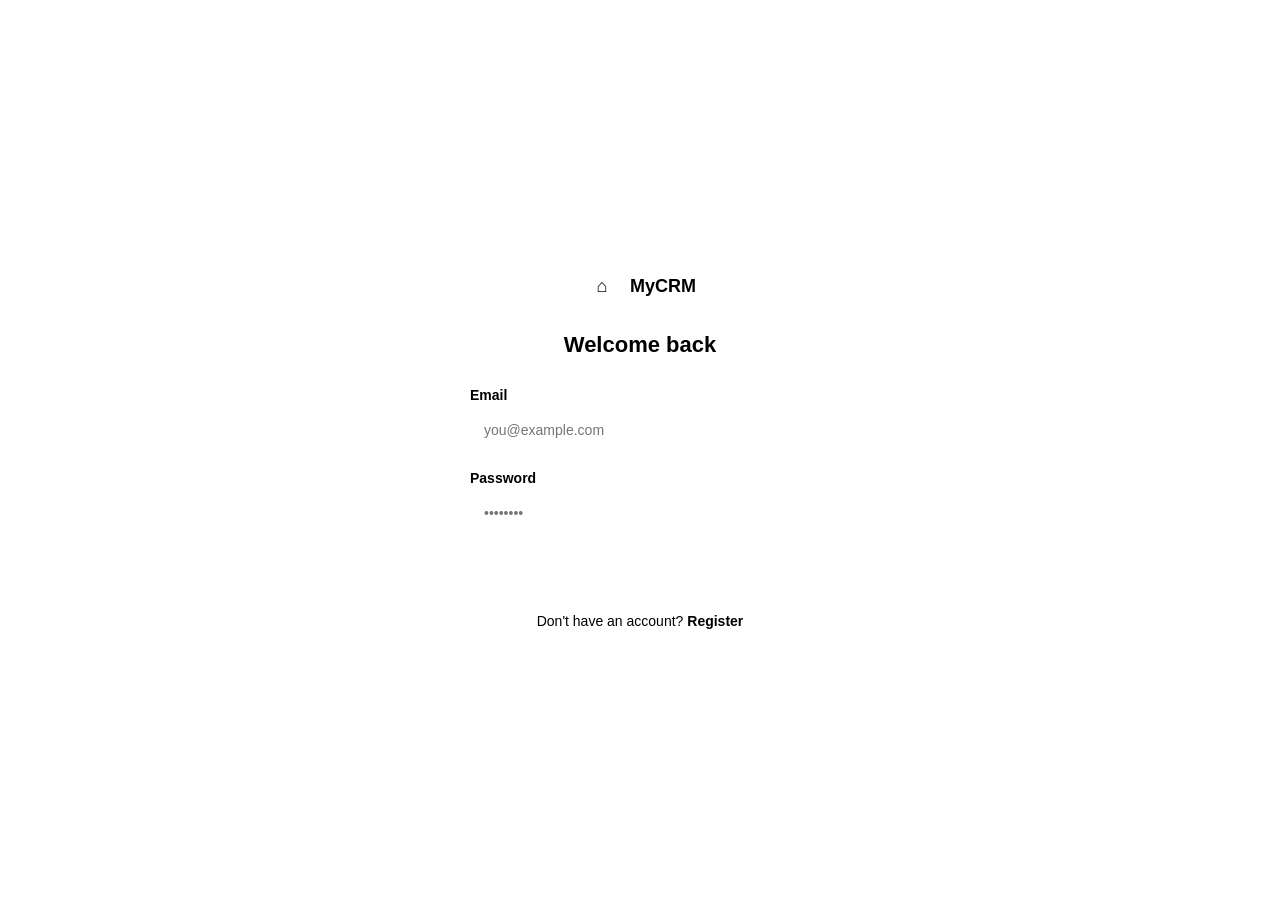
==== app/static/login.html @ 489376bd "files added" ====
<!DOCTYPE html>
<html lang="en">
<head>
    <meta charset="UTF-8">
    <meta name="viewport" content="width=device-width, initial-scale=1.0">
    <title>Login - MyCRM</title>
    <link rel="stylesheet" href="css/style.css">
</head>
<body>
    <div class="auth-page">
        <div class="auth-card">
            <a href="#" class="brand" style="margin-bottom:24px">
                <div class="brand-icon">&#8962;</div>
                <div>MyCRM</div>
            </a>
            <h2>Welcome back</h2>
            <form id="loginForm">
                <div class="form-group">
                    <label>Email</label>
                    <input type="email" id="email" required placeholder="you@example.com">
                </div>
                <div class="form-group">
                    <label>Password</label>
                    <input type="password" id="password" required placeholder="••••••••">
                </div>
                <div class="form-actions">
                    <button type="submit" class="btn-primary">Sign In</button>
                </div>
            </form>
            <div class="auth-footer">
                Don't have an account? <a href="register.html">Register</a>
            </div>
        </div>
    </div>
    <script src="js/app.js"></script>
    <script>
        if (Auth.isLoggedIn()) window.location.href = 'index.html';
        document.getElementById('loginForm').addEventListener('submit', async (e) => {
            e.preventDefault();
            showLoading(true);
            try {
                const data = await api('/api/auth/login', {
                    method: 'POST',
                    body: {
                        email: document.getElementById('email').value,
                        password: document.getElementById('password').value
                    }
                });
                Auth.setSession(data.access_token, data.user);
                showToast('Welcome back!', 'success');
                window.location.href = 'index.html';
            } catch (err) {
                showLoading(false);
            }
        });
    </script>
</body>
</html>
---- app/static/css/style.css ----
css = '''/* ============================================
   MyCRM Frontend Styles
   ============================================ */

:root {
    --primary: #8B7AE6;
    --primary-dark: #7A6AD4;
    --primary-light: #F3F1FD;
    --bg: #F0F2F5;
    --card-bg: #FFFFFF;
    --text: #1F2937;
    --text-muted: #6B7280;
    --border: #E5E7EB;
    --success: #10B981;
    --warning: #F59E0B;
    --danger: #EF4444;
    --info: #3B82F6;
    --radius: 12px;
    --shadow: 0 1px 3px rgba(0,0,0,0.08), 0 1px 2px rgba(0,0,0,0.04);
    --shadow-lg: 0 10px 25px -5px rgba(0,0,0,0.1), 0 8px 10px -6px rgba(0,0,0,0.04);
}

* { margin: 0; padding: 0; box-sizing: border-box; }

body {
    font-family: -apple-system, BlinkMacSystemFont, 'Segoe UI', Roboto, Oxygen, Ubuntu, sans-serif;
    background: var(--bg);
    color: var(--text);
    line-height: 1.5;
    min-height: 100vh;
}

/* Top Bar */
.top-bar {
    background: linear-gradient(90deg, #9B8AF7 0%, #8B7AE6 100%);
    padding: 6px 24px;
    display: flex;
    justify-content: flex-end;
    gap: 16px;
    font-size: 13px;
}
.top-bar a { color: rgba(255,255,255,0.9); text-decoration: none; transition: color 0.2s; }
.top-bar a:hover { color: #fff; text-decoration: underline; }

/* Navbar */
.navbar {
    background: #fff;
    border-bottom: 1px solid var(--border);
    padding: 0 24px;
    display: flex;
    align-items: center;
    gap: 32px;
    height: 64px;
    position: sticky;
    top: 0;
    z-index: 100;
    box-shadow: var(--shadow);
}
.brand {
    display: flex;
    align-items: center;
    gap: 10px;
    text-decoration: none;
    color: var(--text);
    font-weight: 700;
    font-size: 18px;
}
.brand-icon {
    width: 36px; height: 36px;
    background: var(--primary-light);
    border: 2px solid var(--primary);
    border-radius: 8px;
    display: flex; align-items: center; justify-content: center;
    color: var(--primary);
}
.brand small { font-weight: 400; color: var(--text-muted); font-size: 13px; margin-left: 4px; }

.nav-links {
    display: flex;
    gap: 4px;
    list-style: none;
    flex: 1;
}
.nav-links a {
    display: block;
    padding: 8px 14px;
    border-radius: 6px;
    text-decoration: none;
    color: var(--text-muted);
    font-weight: 500;
    font-size: 15px;
    transition: all 0.2s;
}
.nav-links a:hover, .nav-links a.active { color: var(--primary); background: var(--primary-light); }

.search-box { position: relative; }
.search-box input {
    width: 220px;
    padding: 8px 36px 8px 14px;
    border: 2px solid var(--primary);
    border-radius: 8px;
    font-size: 14px;
    outline: none;
    transition: width 0.3s;
}
.search-box input:focus { width: 280px; }
.search-box button {
    position: absolute;
    right: 8px; top: 50%;
    transform: translateY(-50%);
    background: none; border: none;
    color: var(--primary);
    cursor: pointer; padding: 4px;
}

.btn-primary {
    background: var(--primary);
    color: #fff;
    border: none;
    padding: 10px 20px;
    border-radius: 8px;
    font-size: 14px;
    font-weight: 600;
    cursor: pointer;
    display: inline-flex;
    align-items: center;
    gap: 6px;
    transition: background 0.2s, transform 0.1s;
    text-decoration: none;
}
.btn-primary:hover { background: var(--primary-dark); }
.btn-primary:active { transform: scale(0.98); }

.btn-secondary {
    background: #fff;
    color: var(--text);
    border: 1px solid var(--border);
    padding: 10px 20px;
    border-radius: 8px;
    font-size: 14px;
    font-weight: 600;
    cursor: pointer;
    transition: all 0.2s;
    text-decoration: none;
    display: inline-flex;
    align-items: center;
    gap: 6px;
}
.btn-secondary:hover { background: var(--bg); }

.btn-danger {
    background: var(--danger); color: #fff; border: none;
    padding: 10px 20px; border-radius: 8px;
    font-size: 14px; font-weight: 600;
    cursor: pointer; transition: opacity 0.2s;
}
.btn-danger:hover { opacity: 0.9; }
.btn-sm { padding: 6px 12px; font-size: 13px; }

/* Layout */
.container { max-width: 1400px; margin: 0 auto; padding: 24px; }
.page-header { display: flex; justify-content: space-between; align-items: center; margin-bottom: 24px; }
.page-header h1 { font-size: 24px; font-weight: 700; }

/* Stats Cards */
.stats-grid {
    display: grid;
    grid-template-columns: repeat(auto-fit, minmax(240px, 1fr));
    gap: 20px;
    margin-bottom: 24px;
}
.stat-card {
    background: var(--card-bg);
    border-radius: var(--radius);
    padding: 20px;
    display: flex;
    align-items: center;
    gap: 16px;
    box-shadow: var(--shadow);
    transition: transform 0.2s, box-shadow 0.2s;
}
.stat-card:hover { transform: translateY(-2px); box-shadow: var(--shadow-lg); }
.stat-icon {
    width: 48px; height: 48px;
    border-radius: 12px;
    display: flex; align-items: center; justify-content: center;
    font-size: 22px; flex-shrink: 0;
}
.stat-icon.blue { background: #EFF6FF; color: #3B82F6; }
.stat-icon.cyan { background: #ECFEFF; color: #06B6D4; }
.stat-icon.yellow { background: #FFFBEB; color: #F59E0B; }
.stat-icon.green { background: #ECFDF5; color: #10B981; }
.stat-icon.purple { background: var(--primary-light); color: var(--primary); }
.stat-icon.red { background: #FEF2F2; color: #EF4444; }
.stat-info h3 { font-size: 24px; font-weight: 700; line-height: 1; margin-bottom: 4px; }
.stat-info p { color: var(--text-muted); font-size: 14px; }

/* Cards */
.card {
    background: var(--card-bg);
    border-radius: var(--radius);
    box-shadow: var(--shadow);
    overflow: hidden;
}
.card-header {
    padding: 16px 20px;
    border-bottom: 1px solid var(--border);
    display: flex;
    justify-content: space-between;
    align-items: center;
}
.card-header h2 {
    font-size: 16px;
    font-weight: 700;
    display: flex;
    align-items: center;
    gap: 8px;
}
.card-body { padding: 0; }

/* Tables */
.table {
    width: 100%;
    border-collapse: collapse;
    font-size: 14px;
}
.table th, .table td {
    padding: 14px 20px;
    text-align: left;
    border-bottom: 1px solid var(--border);
}
.table th {
    font-weight: 600; color: var(--text-muted);
    font-size: 12px; text-transform: uppercase;
    letter-spacing: 0.5px; background: #FAFAFA;
}
.table tr:hover { background: #FAFAFA; }
.table tr:last-child td { border-bottom: none; }

/* Lists */
.list-item {
    display: flex;
    align-items: center;
    gap: 14px;
    padding: 14px 20px;
    border-bottom: 1px solid var(--border);
    transition: background 0.15s;
    cursor: pointer;
    text-decoration: none;
    color: inherit;
}
.list-item:hover { background: #FAFAFA; }
.list-item:last-child { border-bottom: none; }

.avatar {
    width: 40px; height: 40px;
    border-radius: 50%;
    display: flex; align-items: center; justify-content: center;
    font-weight: 700; font-size: 14px;
    color: #fff; flex-shrink: 0;
    text-transform: uppercase;
}
.avatar.blue { background: #3B82F6; }
.avatar.purple { background: #8B5CF6; }
.avatar.green { background: #10B981; }
.avatar.orange { background: #F97316; }
.avatar.red { background: #EF4444; }
.avatar.teal { background: #14B8A6; }

.list-content { flex: 1; min-width: 0; }
.list-content h4 {
    font-size: 14px; font-weight: 600;
    margin-bottom: 2px;
    white-space: nowrap; overflow: hidden; text-overflow: ellipsis;
}
.list-content p {
    font-size: 13px; color: var(--text-muted);
    white-space: nowrap; overflow: hidden; text-overflow: ellipsis;
}

.badge {
    display: inline-flex; align-items: center;
    padding: 4px 12px; border-radius: 20px;
    font-size: 12px; font-weight: 600;
    text-transform: capitalize;
}
.badge-success { background: #D1FAE5; color: #065F46; }
.badge-warning { background: #FEF3C7; color: #92400E; }
.badge-danger { background: #FEE2E2; color: #991B1B; }
.badge-info { background: #DBEAFE; color: #1E40AF; }
.badge-neutral { background: #F3F4F6; color: #4B5563; }

/* Dashboard Grid */
.dashboard-grid {
    display: grid;
    grid-template-columns: 1fr 380px;
    gap: 24px;
}
.dashboard-left { display: flex; flex-direction: column; gap: 24px; }
.dashboard-right { display: flex; flex-direction: column; gap: 24px; }

@media (max-width: 1100px) {
    .dashboard-grid { grid-template-columns: 1fr; }
    .dashboard-right { flex-direction: row; flex-wrap: wrap; }
    .dashboard-right > * { flex: 1; min-width: 300px; }
}

/* Charts */
.chart-container { padding: 20px; position: relative; height: 260px; }
.charts-row { display: grid; grid-template-columns: 1fr 1fr; gap: 24px; }
@media (max-width: 768px) { .charts-row { grid-template-columns: 1fr; } }

/* Company Card */
.company-card { padding: 20px; }
.company-card h3 {
    font-size: 18px; font-weight: 700;
    margin-bottom: 4px;
    display: flex; align-items: center; justify-content: space-between;
}
.company-card .company-url {
    color: var(--primary); font-size: 13px;
    text-decoration: none; margin-bottom: 16px; display: inline-block;
}
.company-card .company-url:hover { text-decoration: underline; }
.company-meta { display: flex; flex-direction: column; gap: 10px; }
.company-meta-item {
    display: flex; align-items: center; gap: 10px;
    font-size: 14px; color: var(--text);
}
.company-meta-item i { color: var(--text-muted); width: 18px; text-align: center; }

/* Forms */
.form-page { max-width: 600px; margin: 0 auto; }
.form-group { margin-bottom: 20px; }
.form-group label { display: block; font-size: 14px; font-weight: 600; margin-bottom: 6px; color: var(--text); }
.form-group input, .form-group select, .form-group textarea {
    width: 100%; padding: 10px 14px;
    border: 1px solid var(--border); border-radius: 8px;
    font-size: 14px; font-family: inherit;
    transition: border-color 0.2s, box-shadow 0.2s;
    background: #fff;
}
.form-group input:focus, .form-group select:focus, .form-group textarea:focus {
    outline: none; border-color: var(--primary);
    box-shadow: 0 0 0 3px rgba(139, 122, 230, 0.15);
}
.form-group textarea { resize: vertical; min-height: 100px; }
.form-actions { display: flex; gap: 12px; justify-content: flex-end; margin-top: 24px; }

/* Auth Pages */
.auth-page {
    min-height: 100vh;
    display: flex; align-items: center; justify-content: center;
    background: linear-gradient(135deg, var(--primary-light) 0%, #fff 100%);
    padding: 24px;
}
.auth-card {
    background: #fff; border-radius: var(--radius);
    box-shadow: var(--shadow-lg);
    padding: 40px; width: 100%; max-width: 420px;
}
.auth-card .brand { justify-content: center; margin-bottom: 8px; }
.auth-card h2 { text-align: center; margin-bottom: 24px; font-size: 22px; }
.auth-card .form-actions { justify-content: stretch; }
.auth-card .form-actions .btn-primary { width: 100%; justify-content: center; }
.auth-footer { text-align: center; margin-top: 20px; font-size: 14px; color: var(--text-muted); }
.auth-footer a { color: var(--primary); text-decoration: none; font-weight: 600; }

/* Empty State */
.empty-state { text-align: center; padding: 48px 20px; color: var(--text-muted); }
.empty-state i { font-size: 48px; margin-bottom: 16px; opacity: 0.5; }
.empty-state h3 { font-size: 16px; font-weight: 600; color: var(--text); margin-bottom: 8px; }

/* Toast */
.toast-container {
    position: fixed; top: 80px; right: 24px;
    z-index: 1000;
    display: flex; flex-direction: column; gap: 10px;
}
.toast {
    background: #fff;
    border-left: 4px solid var(--primary);
    box-shadow: var(--shadow-lg);
    padding: 14px 20px;
    border-radius: 0 8px 8px 0;
    font-size: 14px; font-weight: 500;
    animation: slideIn 0.3s ease, fadeOut 0.3s ease 3s forwards;
    max-width: 320px;
}
.toast.success { border-left-color: var(--success); }
.toast.error { border-left-color: var(--danger); }
.toast.warning { border-left-color: var(--warning); }
@keyframes slideIn { from { transform: translateX(100%); opacity: 0; } to { transform: translateX(0); opacity: 1; } }
@keyframes fadeOut { to { opacity: 0; transform: translateX(100%); } }

/* Loading */
.loading-overlay {
    position: fixed; inset: 0;
    background: rgba(255,255,255,0.8);
    display: none; align-items: center; justify-content: center;
    z-index: 999;
}
.loading-overlay.active { display: flex; }
.spinner {
    width: 40px; height: 40px;
    border: 3px solid var(--border);
    border-top-color: var(--primary);
    border-radius: 50%;
    animation: spin 0.8s linear infinite;
}
@keyframes spin { to { transform: rotate(360deg); } }

/* Pagination */
.pagination { display: flex; justify-content: center; gap: 6px; padding: 16px; }
.pagination button {
    padding: 6px 12px; border: 1px solid var(--border);
    background: #fff; border-radius: 6px;
    cursor: pointer; font-size: 13px; color: var(--text);
    transition: all 0.2s;
}
.pagination button:hover:not(:disabled) { background: var(--primary-light); border-color: var(--primary); color: var(--primary); }
.pagination button.active { background: var(--primary); color: #fff; border-color: var(--primary); }
.pagination button:disabled { opacity: 0.4; cursor: not-allowed; }

/* Search Dropdown */
.search-dropdown {
    position: absolute; top: 100%; right: 0;
    margin-top: 8px; width: 360px;
    background: #fff; border-radius: var(--radius);
    box-shadow: var(--shadow-lg);
    max-height: 400px; overflow-y: auto;
    display: none; z-index: 200;
}
.search-dropdown.active { display: block; }
.search-section { padding: 12px 16px; border-bottom: 1px solid var(--border); }
.search-section:last-child { border-bottom: none; }
.search-section h4 { font-size: 11px; text-transform: uppercase; letter-spacing: 0.5px; color: var(--text-muted); margin-bottom: 8px; font-weight: 700; }
.search-item { padding: 8px; border-radius: 6px; cursor: pointer; font-size: 14px; transition: background 0.15s; }
.search-item:hover { background: var(--primary-light); }
.search-item strong { color: var(--primary); }

/* Detail Page */
.detail-header { display: flex; align-items: center; gap: 16px; margin-bottom: 24px; }
.detail-header .avatar { width: 64px; height: 64px; font-size: 24px; }
.detail-header h1 { font-size: 24px; font-weight: 700; }
.detail-header p { color: var(--text-muted); font-size: 14px; }
.detail-grid { display: grid; grid-template-columns: 2fr 1fr; gap: 24px; }
@media (max-width: 900px) { .detail-grid { grid-template-columns: 1fr; } }

/* Modal */
.modal-overlay {
    position: fixed; inset: 0;
    background: rgba(0,0,0,0.4);
    display: none; align-items: center; justify-content: center;
    z-index: 500; padding: 24px;
}
.modal-overlay.active { display: flex; }
.modal {
    background: #fff; border-radius: var(--radius);
    box-shadow: var(--shadow-lg);
    width: 100%; max-width: 500px;
    max-height: 90vh; overflow-y: auto;
    animation: modalIn 0.2s ease;
}
@keyframes modalIn { from { transform: scale(0.95); opacity: 0; } to { transform: scale(1); opacity: 1; } }
.modal-header { padding: 20px 24px; border-bottom: 1px solid var(--border); display: flex; justify-content: space-between; align-items: center; }
.modal-header h3 { font-size: 18px; font-weight: 700; }
.modal-close { background: none; border: none; font-size: 24px; color: var(--text-muted); cursor: pointer; line-height: 1; }
.modal-body { padding: 24px; }

/* Responsive */
@media (max-width: 768px) {
    .navbar { flex-wrap: wrap; height: auto; padding: 12px; gap: 12px; }
    .nav-links { order: 3; width: 100%; overflow-x: auto; }
    .search-box input { width: 160px; }
    .search-box input:focus { width: 180px; }
    .container { padding: 16px; }
    .stats-grid { grid-template-columns: 1fr 1fr; }
    .page-header { flex-direction: column; align-items: flex-start; gap: 12px; }
}
@media (max-width: 480px) {
    .stats-grid { grid-template-columns: 1fr; }
}
'''

with open(f"{base_dir}/css/style.css", "w", encoding="utf-8") as f:
    f.write(css)

print("style.css written successfully")
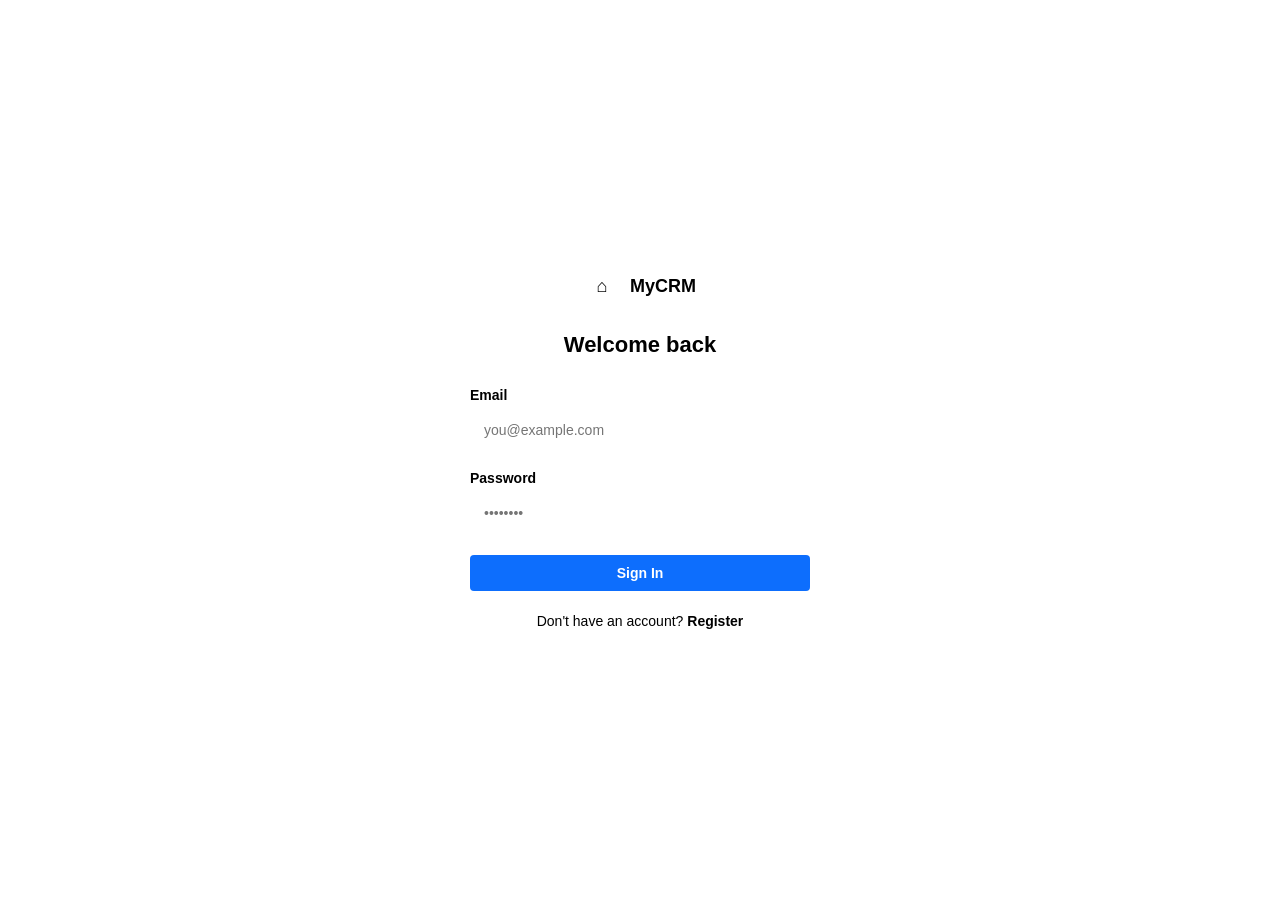
==== commit 8df23299: "Make Sign-in button more visible (higher-contrast color)" ====
--- a/app/static/login.html
+++ b/app/static/login.html
@@ -1,58 +1,58 @@
-<!DOCTYPE html>
-<html lang="en">
-<head>
-    <meta charset="UTF-8">
-    <meta name="viewport" content="width=device-width, initial-scale=1.0">
-    <title>Login - MyCRM</title>
-    <link rel="stylesheet" href="css/style.css">
-</head>
-<body>
-    <div class="auth-page">
-        <div class="auth-card">
-            <a href="#" class="brand" style="margin-bottom:24px">
-                <div class="brand-icon">&#8962;</div>
-                <div>MyCRM</div>
-            </a>
-            <h2>Welcome back</h2>
-            <form id="loginForm">
-                <div class="form-group">
-                    <label>Email</label>
-                    <input type="email" id="email" required placeholder="you@example.com">
-                </div>
-                <div class="form-group">
-                    <label>Password</label>
-                    <input type="password" id="password" required placeholder="••••••••">
-                </div>
-                <div class="form-actions">
-                    <button type="submit" class="btn-primary">Sign In</button>
-                </div>
-            </form>
-            <div class="auth-footer">
-                Don't have an account? <a href="register.html">Register</a>
-            </div>
-        </div>
-    </div>
-    <script src="js/app.js"></script>
-    <script>
-        if (Auth.isLoggedIn()) window.location.href = 'index.html';
-        document.getElementById('loginForm').addEventListener('submit', async (e) => {
-            e.preventDefault();
-            showLoading(true);
-            try {
-                const data = await api('/api/auth/login', {
-                    method: 'POST',
-                    body: {
-                        email: document.getElementById('email').value,
-                        password: document.getElementById('password').value
-                    }
-                });
-                Auth.setSession(data.access_token, data.user);
-                showToast('Welcome back!', 'success');
-                window.location.href = 'index.html';
-            } catch (err) {
-                showLoading(false);
-            }
-        });
-    </script>
-</body>
-</html>
+<!DOCTYPE html>
+<html lang="en">
+<head>
+    <meta charset="UTF-8">
+    <meta name="viewport" content="width=device-width, initial-scale=1.0">
+    <title>Login - MyCRM</title>
+    <link rel="stylesheet" href="css/style.css">
+</head>
+<body>
+    <div class="auth-page">
+        <div class="auth-card">
+            <a href="#" class="brand" style="margin-bottom:24px">
+                <div class="brand-icon">&#8962;</div>
+                <div>MyCRM</div>
+            </a>
+            <h2>Welcome back</h2>
+            <form id="loginForm">
+                <div class="form-group">
+                    <label>Email</label>
+                    <input type="email" id="email" required placeholder="you@example.com">
+                </div>
+                <div class="form-group">
+                    <label>Password</label>
+                    <input type="password" id="password" required placeholder="••••••••">
+                </div>
+                <div class="form-actions">
+                    <button type="submit" class="btn-primary" style="background-color:#0d6efd;color:#ffffff;border:none;padding:10px 16px;border-radius:4px">Sign In</button>
+                </div>
+            </form>
+            <div class="auth-footer">
+                Don't have an account? <a href="register.html">Register</a>
+            </div>
+        </div>
+    </div>
+    <script src="js/app.js"></script>
+    <script>
+        if (Auth.isLoggedIn()) window.location.href = 'index.html';
+        document.getElementById('loginForm').addEventListener('submit', async (e) => {
+            e.preventDefault();
+            showLoading(true);
+            try {
+                const data = await api('/api/auth/login', {
+                    method: 'POST',
+                    body: {
+                        email: document.getElementById('email').value,
+                        password: document.getElementById('password').value
+                    }
+                });
+                Auth.setSession(data.access_token, data.user);
+                showToast('Welcome back!', 'success');
+                window.location.href = 'index.html';
+            } catch (err) {
+                showLoading(false);
+            }
+        });
+    </script>
+</body>
+</html>
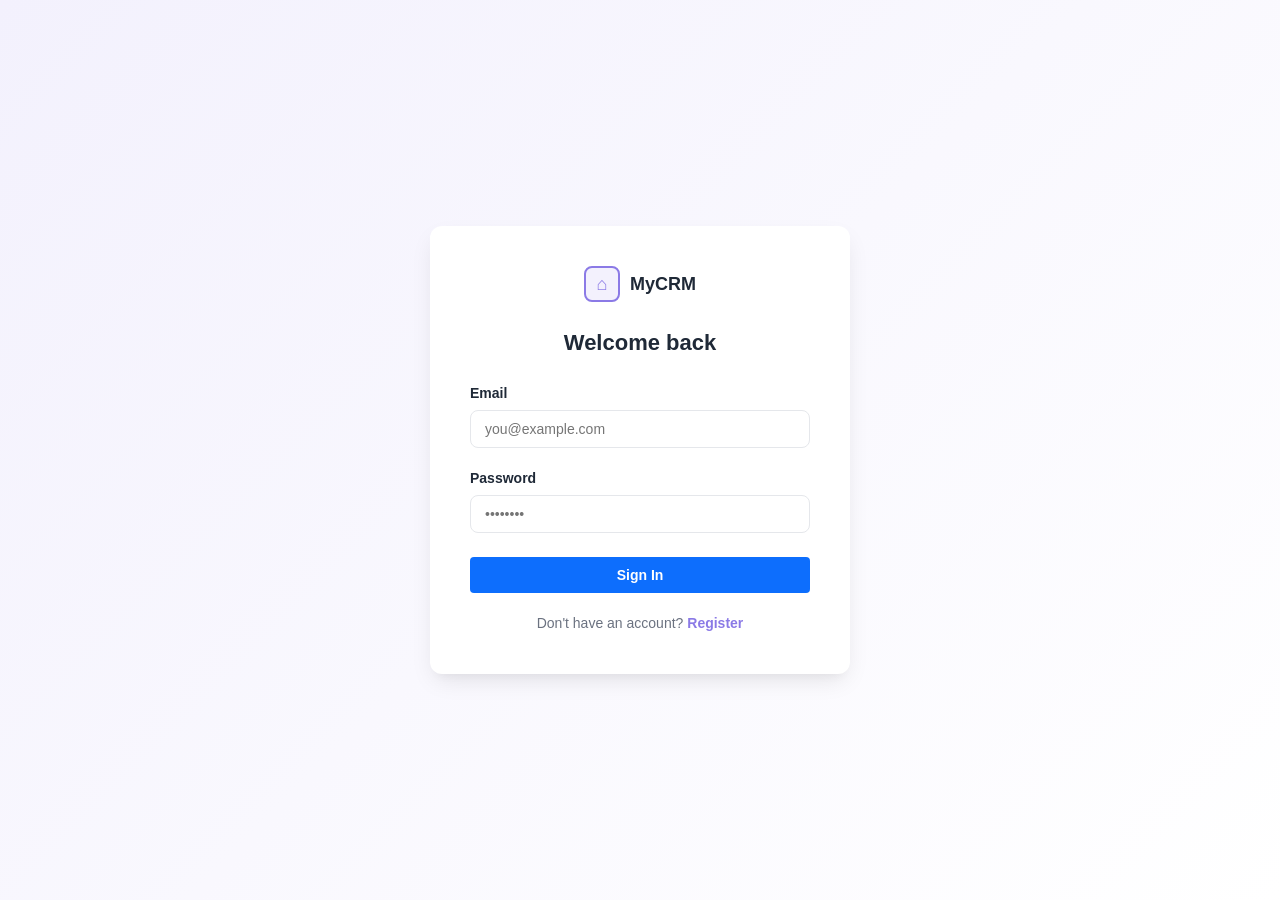
==== commit a4f1b2b5: "Remove inline style from Sign In button and use centralized CSS" ====
--- a/app/static/login.html
+++ b/app/static/login.html
@@ -24,7 +24,7 @@
                     <input type="password" id="password" required placeholder="••••••••">
                 </div>
                 <div class="form-actions">
-                    <button type="submit" class="btn-primary" style="background-color:#0d6efd;color:#ffffff;border:none;padding:10px 16px;border-radius:4px">Sign In</button>
+                    <button type="submit" class="btn-primary">Sign In</button>
                 </div>
             </form>
             <div class="auth-footer">
--- a/app/static/css/style.css
+++ b/app/static/css/style.css
@@ -1,490 +1,482 @@
-
-css = '''/* ============================================
-   MyCRM Frontend Styles
-   ============================================ */
-
-:root {
-    --primary: #8B7AE6;
-    --primary-dark: #7A6AD4;
-    --primary-light: #F3F1FD;
-    --bg: #F0F2F5;
-    --card-bg: #FFFFFF;
-    --text: #1F2937;
-    --text-muted: #6B7280;
-    --border: #E5E7EB;
-    --success: #10B981;
-    --warning: #F59E0B;
-    --danger: #EF4444;
-    --info: #3B82F6;
-    --radius: 12px;
-    --shadow: 0 1px 3px rgba(0,0,0,0.08), 0 1px 2px rgba(0,0,0,0.04);
-    --shadow-lg: 0 10px 25px -5px rgba(0,0,0,0.1), 0 8px 10px -6px rgba(0,0,0,0.04);
-}
-
-* { margin: 0; padding: 0; box-sizing: border-box; }
-
-body {
-    font-family: -apple-system, BlinkMacSystemFont, 'Segoe UI', Roboto, Oxygen, Ubuntu, sans-serif;
-    background: var(--bg);
-    color: var(--text);
-    line-height: 1.5;
-    min-height: 100vh;
-}
-
-/* Top Bar */
-.top-bar {
-    background: linear-gradient(90deg, #9B8AF7 0%, #8B7AE6 100%);
-    padding: 6px 24px;
-    display: flex;
-    justify-content: flex-end;
-    gap: 16px;
-    font-size: 13px;
-}
-.top-bar a { color: rgba(255,255,255,0.9); text-decoration: none; transition: color 0.2s; }
-.top-bar a:hover { color: #fff; text-decoration: underline; }
-
-/* Navbar */
-.navbar {
-    background: #fff;
-    border-bottom: 1px solid var(--border);
-    padding: 0 24px;
-    display: flex;
-    align-items: center;
-    gap: 32px;
-    height: 64px;
-    position: sticky;
-    top: 0;
-    z-index: 100;
-    box-shadow: var(--shadow);
-}
-.brand {
-    display: flex;
-    align-items: center;
-    gap: 10px;
-    text-decoration: none;
-    color: var(--text);
-    font-weight: 700;
-    font-size: 18px;
-}
-.brand-icon {
-    width: 36px; height: 36px;
-    background: var(--primary-light);
-    border: 2px solid var(--primary);
-    border-radius: 8px;
-    display: flex; align-items: center; justify-content: center;
-    color: var(--primary);
-}
-.brand small { font-weight: 400; color: var(--text-muted); font-size: 13px; margin-left: 4px; }
-
-.nav-links {
-    display: flex;
-    gap: 4px;
-    list-style: none;
-    flex: 1;
-}
-.nav-links a {
-    display: block;
-    padding: 8px 14px;
-    border-radius: 6px;
-    text-decoration: none;
-    color: var(--text-muted);
-    font-weight: 500;
-    font-size: 15px;
-    transition: all 0.2s;
-}
-.nav-links a:hover, .nav-links a.active { color: var(--primary); background: var(--primary-light); }
-
-.search-box { position: relative; }
-.search-box input {
-    width: 220px;
-    padding: 8px 36px 8px 14px;
-    border: 2px solid var(--primary);
-    border-radius: 8px;
-    font-size: 14px;
-    outline: none;
-    transition: width 0.3s;
-}
-.search-box input:focus { width: 280px; }
-.search-box button {
-    position: absolute;
-    right: 8px; top: 50%;
-    transform: translateY(-50%);
-    background: none; border: none;
-    color: var(--primary);
-    cursor: pointer; padding: 4px;
-}
-
-.btn-primary {
-    background: var(--primary);
-    color: #fff;
-    border: none;
-    padding: 10px 20px;
-    border-radius: 8px;
-    font-size: 14px;
-    font-weight: 600;
-    cursor: pointer;
-    display: inline-flex;
-    align-items: center;
-    gap: 6px;
-    transition: background 0.2s, transform 0.1s;
-    text-decoration: none;
-}
-.btn-primary:hover { background: var(--primary-dark); }
-.btn-primary:active { transform: scale(0.98); }
-
-.btn-secondary {
-    background: #fff;
-    color: var(--text);
-    border: 1px solid var(--border);
-    padding: 10px 20px;
-    border-radius: 8px;
-    font-size: 14px;
-    font-weight: 600;
-    cursor: pointer;
-    transition: all 0.2s;
-    text-decoration: none;
-    display: inline-flex;
-    align-items: center;
-    gap: 6px;
-}
-.btn-secondary:hover { background: var(--bg); }
-
-.btn-danger {
-    background: var(--danger); color: #fff; border: none;
-    padding: 10px 20px; border-radius: 8px;
-    font-size: 14px; font-weight: 600;
-    cursor: pointer; transition: opacity 0.2s;
-}
-.btn-danger:hover { opacity: 0.9; }
-.btn-sm { padding: 6px 12px; font-size: 13px; }
-
-/* Layout */
-.container { max-width: 1400px; margin: 0 auto; padding: 24px; }
-.page-header { display: flex; justify-content: space-between; align-items: center; margin-bottom: 24px; }
-.page-header h1 { font-size: 24px; font-weight: 700; }
-
-/* Stats Cards */
-.stats-grid {
-    display: grid;
-    grid-template-columns: repeat(auto-fit, minmax(240px, 1fr));
-    gap: 20px;
-    margin-bottom: 24px;
-}
-.stat-card {
-    background: var(--card-bg);
-    border-radius: var(--radius);
-    padding: 20px;
-    display: flex;
-    align-items: center;
-    gap: 16px;
-    box-shadow: var(--shadow);
-    transition: transform 0.2s, box-shadow 0.2s;
-}
-.stat-card:hover { transform: translateY(-2px); box-shadow: var(--shadow-lg); }
-.stat-icon {
-    width: 48px; height: 48px;
-    border-radius: 12px;
-    display: flex; align-items: center; justify-content: center;
-    font-size: 22px; flex-shrink: 0;
-}
-.stat-icon.blue { background: #EFF6FF; color: #3B82F6; }
-.stat-icon.cyan { background: #ECFEFF; color: #06B6D4; }
-.stat-icon.yellow { background: #FFFBEB; color: #F59E0B; }
-.stat-icon.green { background: #ECFDF5; color: #10B981; }
-.stat-icon.purple { background: var(--primary-light); color: var(--primary); }
-.stat-icon.red { background: #FEF2F2; color: #EF4444; }
-.stat-info h3 { font-size: 24px; font-weight: 700; line-height: 1; margin-bottom: 4px; }
-.stat-info p { color: var(--text-muted); font-size: 14px; }
-
-/* Cards */
-.card {
-    background: var(--card-bg);
-    border-radius: var(--radius);
-    box-shadow: var(--shadow);
-    overflow: hidden;
-}
-.card-header {
-    padding: 16px 20px;
-    border-bottom: 1px solid var(--border);
-    display: flex;
-    justify-content: space-between;
-    align-items: center;
-}
-.card-header h2 {
-    font-size: 16px;
-    font-weight: 700;
-    display: flex;
-    align-items: center;
-    gap: 8px;
-}
-.card-body { padding: 0; }
-
-/* Tables */
-.table {
-    width: 100%;
-    border-collapse: collapse;
-    font-size: 14px;
-}
-.table th, .table td {
-    padding: 14px 20px;
-    text-align: left;
-    border-bottom: 1px solid var(--border);
-}
-.table th {
-    font-weight: 600; color: var(--text-muted);
-    font-size: 12px; text-transform: uppercase;
-    letter-spacing: 0.5px; background: #FAFAFA;
-}
-.table tr:hover { background: #FAFAFA; }
-.table tr:last-child td { border-bottom: none; }
-
-/* Lists */
-.list-item {
-    display: flex;
-    align-items: center;
-    gap: 14px;
-    padding: 14px 20px;
-    border-bottom: 1px solid var(--border);
-    transition: background 0.15s;
-    cursor: pointer;
-    text-decoration: none;
-    color: inherit;
-}
-.list-item:hover { background: #FAFAFA; }
-.list-item:last-child { border-bottom: none; }
-
-.avatar {
-    width: 40px; height: 40px;
-    border-radius: 50%;
-    display: flex; align-items: center; justify-content: center;
-    font-weight: 700; font-size: 14px;
-    color: #fff; flex-shrink: 0;
-    text-transform: uppercase;
-}
-.avatar.blue { background: #3B82F6; }
-.avatar.purple { background: #8B5CF6; }
-.avatar.green { background: #10B981; }
-.avatar.orange { background: #F97316; }
-.avatar.red { background: #EF4444; }
-.avatar.teal { background: #14B8A6; }
-
-.list-content { flex: 1; min-width: 0; }
-.list-content h4 {
-    font-size: 14px; font-weight: 600;
-    margin-bottom: 2px;
-    white-space: nowrap; overflow: hidden; text-overflow: ellipsis;
-}
-.list-content p {
-    font-size: 13px; color: var(--text-muted);
-    white-space: nowrap; overflow: hidden; text-overflow: ellipsis;
-}
-
-.badge {
-    display: inline-flex; align-items: center;
-    padding: 4px 12px; border-radius: 20px;
-    font-size: 12px; font-weight: 600;
-    text-transform: capitalize;
-}
-.badge-success { background: #D1FAE5; color: #065F46; }
-.badge-warning { background: #FEF3C7; color: #92400E; }
-.badge-danger { background: #FEE2E2; color: #991B1B; }
-.badge-info { background: #DBEAFE; color: #1E40AF; }
-.badge-neutral { background: #F3F4F6; color: #4B5563; }
-
-/* Dashboard Grid */
-.dashboard-grid {
-    display: grid;
-    grid-template-columns: 1fr 380px;
-    gap: 24px;
-}
-.dashboard-left { display: flex; flex-direction: column; gap: 24px; }
-.dashboard-right { display: flex; flex-direction: column; gap: 24px; }
-
-@media (max-width: 1100px) {
-    .dashboard-grid { grid-template-columns: 1fr; }
-    .dashboard-right { flex-direction: row; flex-wrap: wrap; }
-    .dashboard-right > * { flex: 1; min-width: 300px; }
-}
-
-/* Charts */
-.chart-container { padding: 20px; position: relative; height: 260px; }
-.charts-row { display: grid; grid-template-columns: 1fr 1fr; gap: 24px; }
-@media (max-width: 768px) { .charts-row { grid-template-columns: 1fr; } }
-
-/* Company Card */
-.company-card { padding: 20px; }
-.company-card h3 {
-    font-size: 18px; font-weight: 700;
-    margin-bottom: 4px;
-    display: flex; align-items: center; justify-content: space-between;
-}
-.company-card .company-url {
-    color: var(--primary); font-size: 13px;
-    text-decoration: none; margin-bottom: 16px; display: inline-block;
-}
-.company-card .company-url:hover { text-decoration: underline; }
-.company-meta { display: flex; flex-direction: column; gap: 10px; }
-.company-meta-item {
-    display: flex; align-items: center; gap: 10px;
-    font-size: 14px; color: var(--text);
-}
-.company-meta-item i { color: var(--text-muted); width: 18px; text-align: center; }
-
-/* Forms */
-.form-page { max-width: 600px; margin: 0 auto; }
-.form-group { margin-bottom: 20px; }
-.form-group label { display: block; font-size: 14px; font-weight: 600; margin-bottom: 6px; color: var(--text); }
-.form-group input, .form-group select, .form-group textarea {
-    width: 100%; padding: 10px 14px;
-    border: 1px solid var(--border); border-radius: 8px;
-    font-size: 14px; font-family: inherit;
-    transition: border-color 0.2s, box-shadow 0.2s;
-    background: #fff;
-}
-.form-group input:focus, .form-group select:focus, .form-group textarea:focus {
-    outline: none; border-color: var(--primary);
-    box-shadow: 0 0 0 3px rgba(139, 122, 230, 0.15);
-}
-.form-group textarea { resize: vertical; min-height: 100px; }
-.form-actions { display: flex; gap: 12px; justify-content: flex-end; margin-top: 24px; }
-
-/* Auth Pages */
-.auth-page {
-    min-height: 100vh;
-    display: flex; align-items: center; justify-content: center;
-    background: linear-gradient(135deg, var(--primary-light) 0%, #fff 100%);
-    padding: 24px;
-}
-.auth-card {
-    background: #fff; border-radius: var(--radius);
-    box-shadow: var(--shadow-lg);
-    padding: 40px; width: 100%; max-width: 420px;
-}
-.auth-card .brand { justify-content: center; margin-bottom: 8px; }
-.auth-card h2 { text-align: center; margin-bottom: 24px; font-size: 22px; }
-.auth-card .form-actions { justify-content: stretch; }
-.auth-card .form-actions .btn-primary { width: 100%; justify-content: center; }
-.auth-footer { text-align: center; margin-top: 20px; font-size: 14px; color: var(--text-muted); }
-.auth-footer a { color: var(--primary); text-decoration: none; font-weight: 600; }
-
-/* Empty State */
-.empty-state { text-align: center; padding: 48px 20px; color: var(--text-muted); }
-.empty-state i { font-size: 48px; margin-bottom: 16px; opacity: 0.5; }
-.empty-state h3 { font-size: 16px; font-weight: 600; color: var(--text); margin-bottom: 8px; }
-
-/* Toast */
-.toast-container {
-    position: fixed; top: 80px; right: 24px;
-    z-index: 1000;
-    display: flex; flex-direction: column; gap: 10px;
-}
-.toast {
-    background: #fff;
-    border-left: 4px solid var(--primary);
-    box-shadow: var(--shadow-lg);
-    padding: 14px 20px;
-    border-radius: 0 8px 8px 0;
-    font-size: 14px; font-weight: 500;
-    animation: slideIn 0.3s ease, fadeOut 0.3s ease 3s forwards;
-    max-width: 320px;
-}
-.toast.success { border-left-color: var(--success); }
-.toast.error { border-left-color: var(--danger); }
-.toast.warning { border-left-color: var(--warning); }
-@keyframes slideIn { from { transform: translateX(100%); opacity: 0; } to { transform: translateX(0); opacity: 1; } }
-@keyframes fadeOut { to { opacity: 0; transform: translateX(100%); } }
-
-/* Loading */
-.loading-overlay {
-    position: fixed; inset: 0;
-    background: rgba(255,255,255,0.8);
-    display: none; align-items: center; justify-content: center;
-    z-index: 999;
-}
-.loading-overlay.active { display: flex; }
-.spinner {
-    width: 40px; height: 40px;
-    border: 3px solid var(--border);
-    border-top-color: var(--primary);
-    border-radius: 50%;
-    animation: spin 0.8s linear infinite;
-}
-@keyframes spin { to { transform: rotate(360deg); } }
-
-/* Pagination */
-.pagination { display: flex; justify-content: center; gap: 6px; padding: 16px; }
-.pagination button {
-    padding: 6px 12px; border: 1px solid var(--border);
-    background: #fff; border-radius: 6px;
-    cursor: pointer; font-size: 13px; color: var(--text);
-    transition: all 0.2s;
-}
-.pagination button:hover:not(:disabled) { background: var(--primary-light); border-color: var(--primary); color: var(--primary); }
-.pagination button.active { background: var(--primary); color: #fff; border-color: var(--primary); }
-.pagination button:disabled { opacity: 0.4; cursor: not-allowed; }
-
-/* Search Dropdown */
-.search-dropdown {
-    position: absolute; top: 100%; right: 0;
-    margin-top: 8px; width: 360px;
-    background: #fff; border-radius: var(--radius);
-    box-shadow: var(--shadow-lg);
-    max-height: 400px; overflow-y: auto;
-    display: none; z-index: 200;
-}
-.search-dropdown.active { display: block; }
-.search-section { padding: 12px 16px; border-bottom: 1px solid var(--border); }
-.search-section:last-child { border-bottom: none; }
-.search-section h4 { font-size: 11px; text-transform: uppercase; letter-spacing: 0.5px; color: var(--text-muted); margin-bottom: 8px; font-weight: 700; }
-.search-item { padding: 8px; border-radius: 6px; cursor: pointer; font-size: 14px; transition: background 0.15s; }
-.search-item:hover { background: var(--primary-light); }
-.search-item strong { color: var(--primary); }
-
-/* Detail Page */
-.detail-header { display: flex; align-items: center; gap: 16px; margin-bottom: 24px; }
-.detail-header .avatar { width: 64px; height: 64px; font-size: 24px; }
-.detail-header h1 { font-size: 24px; font-weight: 700; }
-.detail-header p { color: var(--text-muted); font-size: 14px; }
-.detail-grid { display: grid; grid-template-columns: 2fr 1fr; gap: 24px; }
-@media (max-width: 900px) { .detail-grid { grid-template-columns: 1fr; } }
-
-/* Modal */
-.modal-overlay {
-    position: fixed; inset: 0;
-    background: rgba(0,0,0,0.4);
-    display: none; align-items: center; justify-content: center;
-    z-index: 500; padding: 24px;
-}
-.modal-overlay.active { display: flex; }
-.modal {
-    background: #fff; border-radius: var(--radius);
-    box-shadow: var(--shadow-lg);
-    width: 100%; max-width: 500px;
-    max-height: 90vh; overflow-y: auto;
-    animation: modalIn 0.2s ease;
-}
-@keyframes modalIn { from { transform: scale(0.95); opacity: 0; } to { transform: scale(1); opacity: 1; } }
-.modal-header { padding: 20px 24px; border-bottom: 1px solid var(--border); display: flex; justify-content: space-between; align-items: center; }
-.modal-header h3 { font-size: 18px; font-weight: 700; }
-.modal-close { background: none; border: none; font-size: 24px; color: var(--text-muted); cursor: pointer; line-height: 1; }
-.modal-body { padding: 24px; }
-
-/* Responsive */
-@media (max-width: 768px) {
-    .navbar { flex-wrap: wrap; height: auto; padding: 12px; gap: 12px; }
-    .nav-links { order: 3; width: 100%; overflow-x: auto; }
-    .search-box input { width: 160px; }
-    .search-box input:focus { width: 180px; }
-    .container { padding: 16px; }
-    .stats-grid { grid-template-columns: 1fr 1fr; }
-    .page-header { flex-direction: column; align-items: flex-start; gap: 12px; }
-}
-@media (max-width: 480px) {
-    .stats-grid { grid-template-columns: 1fr; }
-}
-'''
-
-with open(f"{base_dir}/css/style.css", "w", encoding="utf-8") as f:
-    f.write(css)
-
-print("style.css written successfully")
+/* ============================================
+   MyCRM Frontend Styles
+   ============================================ */
+
+:root {
+    --primary: #8B7AE6;
+    --primary-dark: #7A6AD4;
+    --primary-light: #F3F1FD;
+    --bg: #F0F2F5;
+    --card-bg: #FFFFFF;
+    --text: #1F2937;
+    --text-muted: #6B7280;
+    --border: #E5E7EB;
+    --success: #10B981;
+    --warning: #F59E0B;
+    --danger: #EF4444;
+    --info: #3B82F6;
+    --radius: 12px;
+    --shadow: 0 1px 3px rgba(0,0,0,0.08), 0 1px 2px rgba(0,0,0,0.04);
+    --shadow-lg: 0 10px 25px -5px rgba(0,0,0,0.1), 0 8px 10px -6px rgba(0,0,0,0.04);
+}
+
+* { margin: 0; padding: 0; box-sizing: border-box; }
+
+body {
+    font-family: -apple-system, BlinkMacSystemFont, 'Segoe UI', Roboto, Oxygen, Ubuntu, sans-serif;
+    background: var(--bg);
+    color: var(--text);
+    line-height: 1.5;
+    min-height: 100vh;
+}
+
+/* Top Bar */
+.top-bar {
+    background: linear-gradient(90deg, #9B8AF7 0%, #8B7AE6 100%);
+    padding: 6px 24px;
+    display: flex;
+    justify-content: flex-end;
+    gap: 16px;
+    font-size: 13px;
+}
+.top-bar a { color: rgba(255,255,255,0.9); text-decoration: none; transition: color 0.2s; }
+.top-bar a:hover { color: #fff; text-decoration: underline; }
+
+/* Navbar */
+.navbar {
+    background: #fff;
+    border-bottom: 1px solid var(--border);
+    padding: 0 24px;
+    display: flex;
+    align-items: center;
+    gap: 32px;
+    height: 64px;
+    position: sticky;
+    top: 0;
+    z-index: 100;
+    box-shadow: var(--shadow);
+}
+.brand {
+    display: flex;
+    align-items: center;
+    gap: 10px;
+    text-decoration: none;
+    color: var(--text);
+    font-weight: 700;
+    font-size: 18px;
+}
+.brand-icon {
+    width: 36px; height: 36px;
+    background: var(--primary-light);
+    border: 2px solid var(--primary);
+    border-radius: 8px;
+    display: flex; align-items: center; justify-content: center;
+    color: var(--primary);
+}
+.brand small { font-weight: 400; color: var(--text-muted); font-size: 13px; margin-left: 4px; }
+
+.nav-links {
+    display: flex;
+    gap: 4px;
+    list-style: none;
+    flex: 1;
+}
+.nav-links a {
+    display: block;
+    padding: 8px 14px;
+    border-radius: 6px;
+    text-decoration: none;
+    color: var(--text-muted);
+    font-weight: 500;
+    font-size: 15px;
+    transition: all 0.2s;
+}
+.nav-links a:hover, .nav-links a.active { color: var(--primary); background: var(--primary-light); }
+
+.search-box { position: relative; }
+.search-box input {
+    width: 220px;
+    padding: 8px 36px 8px 14px;
+    border: 2px solid var(--primary);
+    border-radius: 8px;
+    font-size: 14px;
+    outline: none;
+    transition: width 0.3s;
+}
+.search-box input:focus { width: 280px; }
+.search-box button {
+    position: absolute;
+    right: 8px; top: 50%;
+    transform: translateY(-50%);
+    background: none; border: none;
+    color: var(--primary);
+    cursor: pointer; padding: 4px;
+}
+
+.btn-primary {
+    background: var(--primary);
+    color: #fff;
+    border: none;
+    padding: 10px 20px;
+    border-radius: 8px;
+    font-size: 14px;
+    font-weight: 600;
+    cursor: pointer;
+    display: inline-flex;
+    align-items: center;
+    gap: 6px;
+    transition: background 0.2s, transform 0.1s;
+    text-decoration: none;
+}
+.btn-primary:hover { background: var(--primary-dark); }
+.btn-primary:active { transform: scale(0.98); }
+
+.btn-secondary {
+    background: #fff;
+    color: var(--text);
+    border: 1px solid var(--border);
+    padding: 10px 20px;
+    border-radius: 8px;
+    font-size: 14px;
+    font-weight: 600;
+    cursor: pointer;
+    transition: all 0.2s;
+    text-decoration: none;
+    display: inline-flex;
+    align-items: center;
+    gap: 6px;
+}
+.btn-secondary:hover { background: var(--bg); }
+
+.btn-danger {
+    background: var(--danger); color: #fff; border: none;
+    padding: 10px 20px; border-radius: 8px;
+    font-size: 14px; font-weight: 600;
+    cursor: pointer; transition: opacity 0.2s;
+}
+.btn-danger:hover { opacity: 0.9; }
+.btn-sm { padding: 6px 12px; font-size: 13px; }
+
+/* Layout */
+.container { max-width: 1400px; margin: 0 auto; padding: 24px; }
+.page-header { display: flex; justify-content: space-between; align-items: center; margin-bottom: 24px; }
+.page-header h1 { font-size: 24px; font-weight: 700; }
+
+/* Stats Cards */
+.stats-grid {
+    display: grid;
+    grid-template-columns: repeat(auto-fit, minmax(240px, 1fr));
+    gap: 20px;
+    margin-bottom: 24px;
+}
+.stat-card {
+    background: var(--card-bg);
+    border-radius: var(--radius);
+    padding: 20px;
+    display: flex;
+    align-items: center;
+    gap: 16px;
+    box-shadow: var(--shadow);
+    transition: transform 0.2s, box-shadow 0.2s;
+}
+.stat-card:hover { transform: translateY(-2px); box-shadow: var(--shadow-lg); }
+.stat-icon {
+    width: 48px; height: 48px;
+    border-radius: 12px;
+    display: flex; align-items: center; justify-content: center;
+    font-size: 22px; flex-shrink: 0;
+}
+.stat-icon.blue { background: #EFF6FF; color: #3B82F6; }
+.stat-icon.cyan { background: #ECFEFF; color: #06B6D4; }
+.stat-icon.yellow { background: #FFFBEB; color: #F59E0B; }
+.stat-icon.green { background: #ECFDF5; color: #10B981; }
+.stat-icon.purple { background: var(--primary-light); color: var(--primary); }
+.stat-icon.red { background: #FEF2F2; color: #EF4444; }
+.stat-info h3 { font-size: 24px; font-weight: 700; line-height: 1; margin-bottom: 4px; }
+.stat-info p { color: var(--text-muted); font-size: 14px; }
+
+/* Cards */
+.card {
+    background: var(--card-bg);
+    border-radius: var(--radius);
+    box-shadow: var(--shadow);
+    overflow: hidden;
+}
+.card-header {
+    padding: 16px 20px;
+    border-bottom: 1px solid var(--border);
+    display: flex;
+    justify-content: space-between;
+    align-items: center;
+}
+.card-header h2 {
+    font-size: 16px;
+    font-weight: 700;
+    display: flex;
+    align-items: center;
+    gap: 8px;
+}
+.card-body { padding: 0; }
+
+/* Tables */
+.table {
+    width: 100%;
+    border-collapse: collapse;
+    font-size: 14px;
+}
+.table th, .table td {
+    padding: 14px 20px;
+    text-align: left;
+    border-bottom: 1px solid var(--border);
+}
+.table th {
+    font-weight: 600; color: var(--text-muted);
+    font-size: 12px; text-transform: uppercase;
+    letter-spacing: 0.5px; background: #FAFAFA;
+}
+.table tr:hover { background: #FAFAFA; }
+.table tr:last-child td { border-bottom: none; }
+
+/* Lists */
+.list-item {
+    display: flex;
+    align-items: center;
+    gap: 14px;
+    padding: 14px 20px;
+    border-bottom: 1px solid var(--border);
+    transition: background 0.15s;
+    cursor: pointer;
+    text-decoration: none;
+    color: inherit;
+}
+.list-item:hover { background: #FAFAFA; }
+.list-item:last-child { border-bottom: none; }
+
+.avatar {
+    width: 40px; height: 40px;
+    border-radius: 50%;
+    display: flex; align-items: center; justify-content: center;
+    font-weight: 700; font-size: 14px;
+    color: #fff; flex-shrink: 0;
+    text-transform: uppercase;
+}
+.avatar.blue { background: #3B82F6; }
+.avatar.purple { background: #8B5CF6; }
+.avatar.green { background: #10B981; }
+.avatar.orange { background: #F97316; }
+.avatar.red { background: #EF4444; }
+.avatar.teal { background: #14B8A6; }
+.list-content { flex: 1; min-width: 0; }
+.list-content h4 {
+    font-size: 14px; font-weight: 600;
+    margin-bottom: 2px;
+    white-space: nowrap; overflow: hidden; text-overflow: ellipsis;
+}
+.list-content p {
+    font-size: 13px; color: var(--text-muted);
+    white-space: nowrap; overflow: hidden; text-overflow: ellipsis;
+}
+
+.badge {
+    display: inline-flex; align-items: center;
+    padding: 4px 12px; border-radius: 20px;
+    font-size: 12px; font-weight: 600;
+    text-transform: capitalize;
+}
+.badge-success { background: #D1FAE5; color: #065F46; }
+.badge-warning { background: #FEF3C7; color: #92400E; }
+.badge-danger { background: #FEE2E2; color: #991B1B; }
+.badge-info { background: #DBEAFE; color: #1E40AF; }
+.badge-neutral { background: #F3F4F6; color: #4B5563; }
+
+/* Dashboard Grid */
+.dashboard-grid {
+    display: grid;
+    grid-template-columns: 1fr 380px;
+    gap: 24px;
+}
+.dashboard-left { display: flex; flex-direction: column; gap: 24px; }
+.dashboard-right { display: flex; flex-direction: column; gap: 24px; }
+
+@media (max-width: 1100px) {
+    .dashboard-grid { grid-template-columns: 1fr; }
+    .dashboard-right { flex-direction: row; flex-wrap: wrap; }
+    .dashboard-right > * { flex: 1; min-width: 300px; }
+}
+
+/* Charts */
+.chart-container { padding: 20px; position: relative; height: 260px; }
+.charts-row { display: grid; grid-template-columns: 1fr 1fr; gap: 24px; }
+@media (max-width: 768px) { .charts-row { grid-template-columns: 1fr; } }
+
+/* Company Card */
+.company-card { padding: 20px; }
+.company-card h3 {
+    font-size: 18px; font-weight: 700;
+    margin-bottom: 4px;
+    display: flex; align-items: center; justify-content: space-between;
+}
+.company-card .company-url {
+    color: var(--primary); font-size: 13px;
+    text-decoration: none; margin-bottom: 16px; display: inline-block;
+}
+.company-card .company-url:hover { text-decoration: underline; }
+.company-meta { display: flex; flex-direction: column; gap: 10px; }
+.company-meta-item {
+    display: flex; align-items: center; gap: 10px;
+    font-size: 14px; color: var(--text);
+}
+.company-meta-item i { color: var(--text-muted); width: 18px; text-align: center; }
+
+/* Forms */
+.form-page { max-width: 600px; margin: 0 auto; }
+.form-group { margin-bottom: 20px; }
+.form-group label { display: block; font-size: 14px; font-weight: 600; margin-bottom: 6px; color: var(--text); }
+.form-group input, .form-group select, .form-group textarea {
+    width: 100%; padding: 10px 14px;
+    border: 1px solid var(--border); border-radius: 8px;
+    font-size: 14px; font-family: inherit;
+    transition: border-color 0.2s, box-shadow 0.2s;
+    background: #fff;
+}
+.form-group input:focus, .form-group select:focus, .form-group textarea:focus {
+    outline: none; border-color: var(--primary);
+    box-shadow: 0 0 0 3px rgba(139, 122, 230, 0.15);
+}
+.form-group textarea { resize: vertical; min-height: 100px; }
+.form-actions { display: flex; gap: 12px; justify-content: flex-end; margin-top: 24px; }
+
+/* Auth Pages */
+.auth-page {
+    min-height: 100vh;
+    display: flex; align-items: center; justify-content: center;
+    background: linear-gradient(135deg, var(--primary-light) 0%, #fff 100%);
+    padding: 24px;
+}
+.auth-card {
+    background: #fff; border-radius: var(--radius);
+    box-shadow: var(--shadow-lg);
+    padding: 40px; width: 100%; max-width: 420px;
+}
+.auth-card .brand { justify-content: center; margin-bottom: 8px; }
+.auth-card h2 { text-align: center; margin-bottom: 24px; font-size: 22px; }
+.auth-card .form-actions { justify-content: stretch; }
+.auth-card .form-actions .btn-primary { width: 100%; justify-content: center; background: #0d6efd; color: #ffffff; border: none; padding: 10px 16px; border-radius: 4px; }
+.auth-footer { text-align: center; margin-top: 20px; font-size: 14px; color: var(--text-muted); }
+.auth-footer a { color: var(--primary); text-decoration: none; font-weight: 600; }
+
+/* Empty State */
+.empty-state { text-align: center; padding: 48px 20px; color: var(--text-muted); }
+.empty-state i { font-size: 48px; margin-bottom: 16px; opacity: 0.5; }
+.empty-state h3 { font-size: 16px; font-weight: 600; color: var(--text); margin-bottom: 8px; }
+
+/* Toast */
+.toast-container {
+    position: fixed; top: 80px; right: 24px;
+    z-index: 1000;
+    display: flex; flex-direction: column; gap: 10px;
+}
+.toast {
+    background: #fff;
+    border-left: 4px solid var(--primary);
+    box-shadow: var(--shadow-lg);
+    padding: 14px 20px;
+    border-radius: 0 8px 8px 0;
+    font-size: 14px; font-weight: 500;
+    animation: slideIn 0.3s ease, fadeOut 0.3s ease 3s forwards;
+    max-width: 320px;
+}
+.toast.success { border-left-color: var(--success); }
+.toast.error { border-left-color: var(--danger); }
+.toast.warning { border-left-color: var(--warning); }
+@keyframes slideIn { from { transform: translateX(100%); opacity: 0; } to { transform: translateX(0); opacity: 1; } }
+@keyframes fadeOut { to { opacity: 0; transform: translateX(100%); } }
+
+/* Loading */
+.loading-overlay {
+    position: fixed; inset: 0;
+    background: rgba(255,255,255,0.8);
+    display: none; align-items: center; justify-content: center;
+    z-index: 999;
+}
+.loading-overlay.active { display: flex; }
+.spinner {
+    width: 40px; height: 40px;
+    border: 3px solid var(--border);
+    border-top-color: var(--primary);
+    border-radius: 50%;
+    animation: spin 0.8s linear infinite;
+}
+@keyframes spin { to { transform: rotate(360deg); } }
+
+/* Pagination */
+.pagination { display: flex; justify-content: center; gap: 6px; padding: 16px; }
+.pagination button {
+    padding: 6px 12px; border: 1px solid var(--border);
+    background: #fff; border-radius: 6px;
+    cursor: pointer; font-size: 13px; color: var(--text);
+    transition: all 0.2s;
+}
+.pagination button:hover:not(:disabled) { background: var(--primary-light); border-color: var(--primary); color: var(--primary); }
+.pagination button.active { background: var(--primary); color: #fff; border-color: var(--primary); }
+.pagination button:disabled { opacity: 0.4; cursor: not-allowed; }
+
+/* Search Dropdown */
+.search-dropdown {
+    position: absolute; top: 100%; right: 0;
+    margin-top: 8px; width: 360px;
+    background: #fff; border-radius: var(--radius);
+    box-shadow: var(--shadow-lg);
+    max-height: 400px; overflow-y: auto;
+    display: none; z-index: 200;
+}
+.search-dropdown.active { display: block; }
+.search-section { padding: 12px 16px; border-bottom: 1px solid var(--border); }
+.search-section:last-child { border-bottom: none; }
+.search-section h4 { font-size: 11px; text-transform: uppercase; letter-spacing: 0.5px; color: var(--text-muted); margin-bottom: 8px; font-weight: 700; }
+.search-item { padding: 8px; border-radius: 6px; cursor: pointer; font-size: 14px; transition: background 0.15s; }
+.search-item:hover { background: var(--primary-light); }
+.search-item strong { color: var(--primary); }
+
+/* Detail Page */
+.detail-header { display: flex; align-items: center; gap: 16px; margin-bottom: 24px; }
+.detail-header .avatar { width: 64px; height: 64px; font-size: 24px; }
+.detail-header h1 { font-size: 24px; font-weight: 700; }
+.detail-header p { color: var(--text-muted); font-size: 14px; }
+.detail-grid { display: grid; grid-template-columns: 2fr 1fr; gap: 24px; }
+@media (max-width: 900px) { .detail-grid { grid-template-columns: 1fr; } }
+
+/* Modal */
+.modal-overlay {
+    position: fixed; inset: 0;
+    background: rgba(0,0,0,0.4);
+    display: none; align-items: center; justify-content: center;
+    z-index: 500; padding: 24px;
+}
+.modal-overlay.active { display: flex; }
+.modal {
+    background: #fff; border-radius: var(--radius);
+    box-shadow: var(--shadow-lg);
+    width: 100%; max-width: 500px;
+    max-height: 90vh; overflow-y: auto;
+    animation: modalIn 0.2s ease;
+}
+@keyframes modalIn { from { transform: scale(0.95); opacity: 0; } to { transform: scale(1); opacity: 1; } }
+.modal-header { padding: 20px 24px; border-bottom: 1px solid var(--border); display: flex; justify-content: space-between; align-items: center; }
+.modal-header h3 { font-size: 18px; font-weight: 700; }
+.modal-close { background: none; border: none; font-size: 24px; color: var(--text-muted); cursor: pointer; line-height: 1; }
+.modal-body { padding: 24px; }
+
+/* Responsive */
+@media (max-width: 768px) {
+    .navbar { flex-wrap: wrap; height: auto; padding: 12px; gap: 12px; }
+    .nav-links { order: 3; width: 100%; overflow-x: auto; }
+    .search-box input { width: 160px; }
+    .search-box input:focus { width: 180px; }
+    .container { padding: 16px; }
+    .stats-grid { grid-template-columns: 1fr 1fr; }
+    .page-header { flex-direction: column; align-items: flex-start; gap: 12px; }
+}
+@media (max-width: 480px) {
+    .stats-grid { grid-template-columns: 1fr; }
+}
